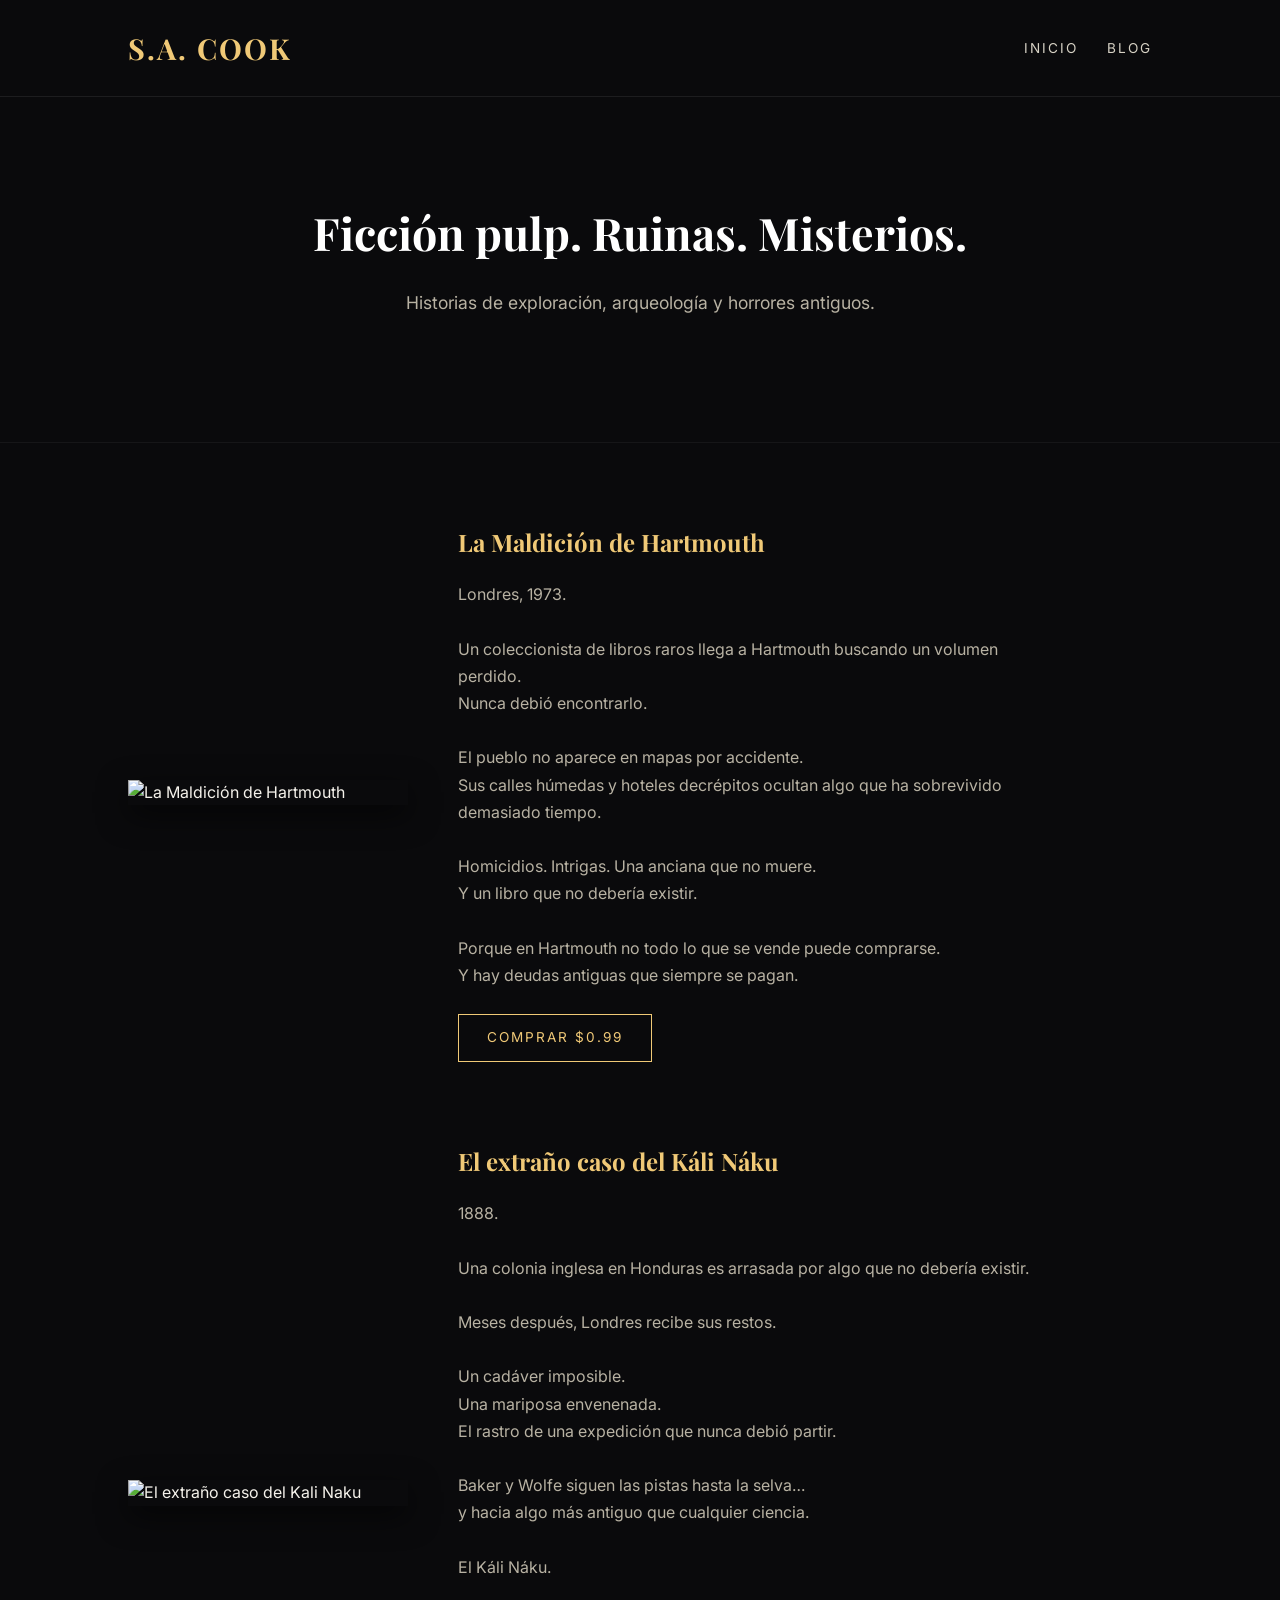
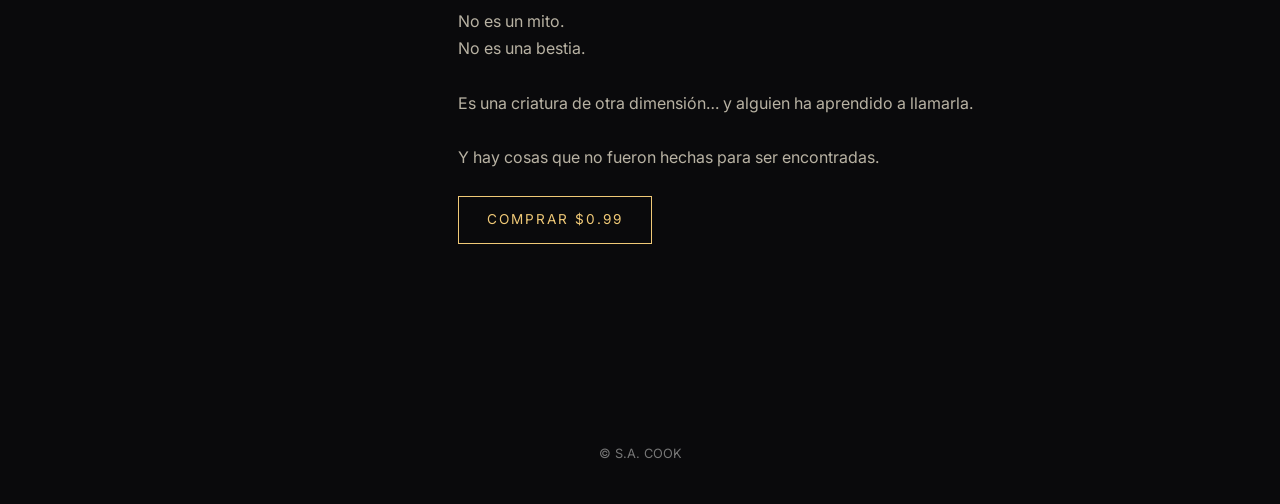
==== index.html @ a639647c "libros en portada" ====
<!DOCTYPE html>
<html lang="es">
<head>
  <meta charset="UTF-8">
  <title>S.A. COOK</title>
  <meta name="viewport" content="width=device-width, initial-scale=1.0">

  <!-- Fonts -->
  <link href="https://fonts.googleapis.com/css2?family=Playfair+Display:wght@500;700&family=Inter:wght@300;400;600&display=swap" rel="stylesheet">

  <link rel="stylesheet" href="css/styles.css">
</head>

<body>

<header>
  <h1>S.A. COOK</h1>
  <nav>
    <a href="index.html">Inicio</a>
    <a href="blog.html">Blog</a>
  </nav>
</header>

<section class="hero">
  <h2>Ficción pulp. Ruinas. Misterios.</h2>
  <p>Historias de exploración, arqueología y horrores antiguos.</p>
</section>

<!-- =========================
     LIBROS
========================= -->
<section class="books">

  <!-- HARTMOUTH -->
  <div class="book">
    <img src="assets/images/hartmouth.jpg" alt="La Maldición de Hartmouth">

    <div class="book-info">
      <h2>La Maldición de Hartmouth</h2>

      <p>
        Londres, 1973.<br><br>

        Un coleccionista de libros raros llega a Hartmouth buscando un volumen perdido.<br>
        Nunca debió encontrarlo.<br><br>

        El pueblo no aparece en mapas por accidente.<br>
        Sus calles húmedas y hoteles decrépitos ocultan algo que ha sobrevivido demasiado tiempo.<br><br>

        Homicidios. Intrigas. Una anciana que no muere.<br>
        Y un libro que no debería existir.<br><br>

        Porque en Hartmouth no todo lo que se vende puede comprarse.<br>
        Y hay deudas antiguas que siempre se pagan.
      </p>

      <a href="#" class="btn">Comprar $0.99</a>
    </div>
  </div>

  <!-- KALI NAKU -->
  <div class="book">
    <img src="assets/images/kali-naku.jpg" alt="El extraño caso del Kali Naku">

    <div class="book-info">
      <h2>El extraño caso del Káli Náku</h2>

      <p>
        1888.<br><br>

        Una colonia inglesa en Honduras es arrasada por algo que no debería existir.<br><br>

        Meses después, Londres recibe sus restos.<br><br>

        Un cadáver imposible.<br>
        Una mariposa envenenada.<br>
        El rastro de una expedición que nunca debió partir.<br><br>

        Baker y Wolfe siguen las pistas hasta la selva…<br>
        y hacia algo más antiguo que cualquier ciencia.<br><br>

        El Káli Náku.<br><br>

        No es un mito.<br>
        No es una bestia.<br><br>

        Es una criatura de otra dimensión… y alguien ha aprendido a llamarla.<br><br>

        Y hay cosas que no fueron hechas para ser encontradas.
      </p>

      <a href="#" class="btn">Comprar $0.99</a>
    </div>
  </div>

</section>

<footer>
  <p>© S.A. COOK</p>
</footer>

</body>
</html>
---- css/styles.css ----
/* =========================
   RESET
========================= */
* {
  margin: 0;
  padding: 0;
  box-sizing: border-box;
}

/* =========================
   BASE
========================= */
body {
  background-color: #0a0a0c;
  color: #f5f2eb;
  font-family: 'Inter', sans-serif;
  line-height: 1.6;
}

/* =========================
   HEADER
========================= */
header {
  display: flex;
  justify-content: space-between;
  align-items: center;
  padding: 25px 10%;
  border-bottom: 1px solid rgba(255,255,255,0.08);
}

header h1 {
  font-family: 'Playfair Display', serif;
  font-size: 1.8rem;
  letter-spacing: 2px;
  color: #f0c977;
}

/* NAV */
nav a {
  margin-left: 25px;
  text-decoration: none;
  color: #d6d1c4;
  font-size: 0.85rem;
  letter-spacing: 2px;
  text-transform: uppercase;
  transition: all 0.3s ease;
}

nav a:hover {
  color: #f0c977;
}

/* =========================
   HERO GENERAL
========================= */
.hero {
  padding: 100px 10%;
  text-align: center;
  border-bottom: 1px solid rgba(255,255,255,0.05);
}

.hero h2 {
  font-family: 'Playfair Display', serif;
  font-size: 2.8rem;
  margin-bottom: 20px;
  color: #ffffff;
}

.hero p {
  font-size: 1.1rem;
  color: #b8b2a3;
  max-width: 600px;
  margin: 0 auto 25px;
}

/* =========================
   SEGUNDO HERO (LIBRO)
========================= */
.hero:nth-of-type(2) {
  background: linear-gradient(
    to bottom,
    rgba(0,0,0,0.2),
    rgba(0,0,0,0.8)
  );
}

.hero:nth-of-type(2) h2 {
  font-size: 2.4rem;
  color: #f0c977;
}

/* =========================
   BOTÓN
========================= */
.btn {
  display: inline-block;
  padding: 12px 28px;
  border: 1px solid #f0c977;
  color: #f0c977;
  text-decoration: none;
  letter-spacing: 2px;
  font-size: 0.85rem;
  text-transform: uppercase;
  transition: all 0.3s ease;
}

.btn:hover {
  background-color: #f0c977;
  color: #0a0a0c;
}

/* =========================
   FOOTER
========================= */
footer {
  text-align: center;
  padding: 40px 0;
  font-size: 0.8rem;
  color: #777;
}

/* =========================
   RESPONSIVE
========================= */
@media (max-width: 768px) {

  header {
    flex-direction: column;
    gap: 15px;
  }

  nav a {
    margin: 0 10px;
  }

  .hero h2 {
    font-size: 2rem;
  }

}
/* =========================
   LIBROS
========================= */

.books {
  padding: 80px 10%;
}

.book {
  display: flex;
  align-items: center;
  gap: 50px;
  margin-bottom: 80px;
}

.book img {
  width: 280px;
  height: auto;
  box-shadow: 0 10px 30px rgba(0,0,0,0.6);
  transition: transform 0.3s ease;
}

.book img:hover {
  transform: scale(1.03);
}

.book-info {
  max-width: 600px;
}

.book-info h2 {
  font-family: 'Playfair Display', serif;
  color: #f0c977;
  margin-bottom: 20px;
}

.book-info p {
  color: #b8b2a3;
  margin-bottom: 25px;
  line-height: 1.7;
}

/* =========================
   BOTÓN MEJORADO
========================= */

.btn {
  display: inline-block;
  padding: 12px 28px;
  border: 1px solid #f0c977;
  color: #f0c977;
  text-decoration: none;
  letter-spacing: 2px;
  font-size: 0.85rem;
  text-transform: uppercase;
  transition: all 0.3s ease;
  position: relative;
}

/* HOVER con glow verde cósmico */
.btn:hover {
  background-color: #f0c977;
  color: #0a0a0c;
  box-shadow: 0 0 12px rgba(80, 255, 180, 0.6);
}

/* =========================
   RESPONSIVE LIBROS
========================= */

@media (max-width: 768px) {

  .book {
    flex-direction: column;
    text-align: center;
  }

  .book img {
    width: 200px;
  }

}
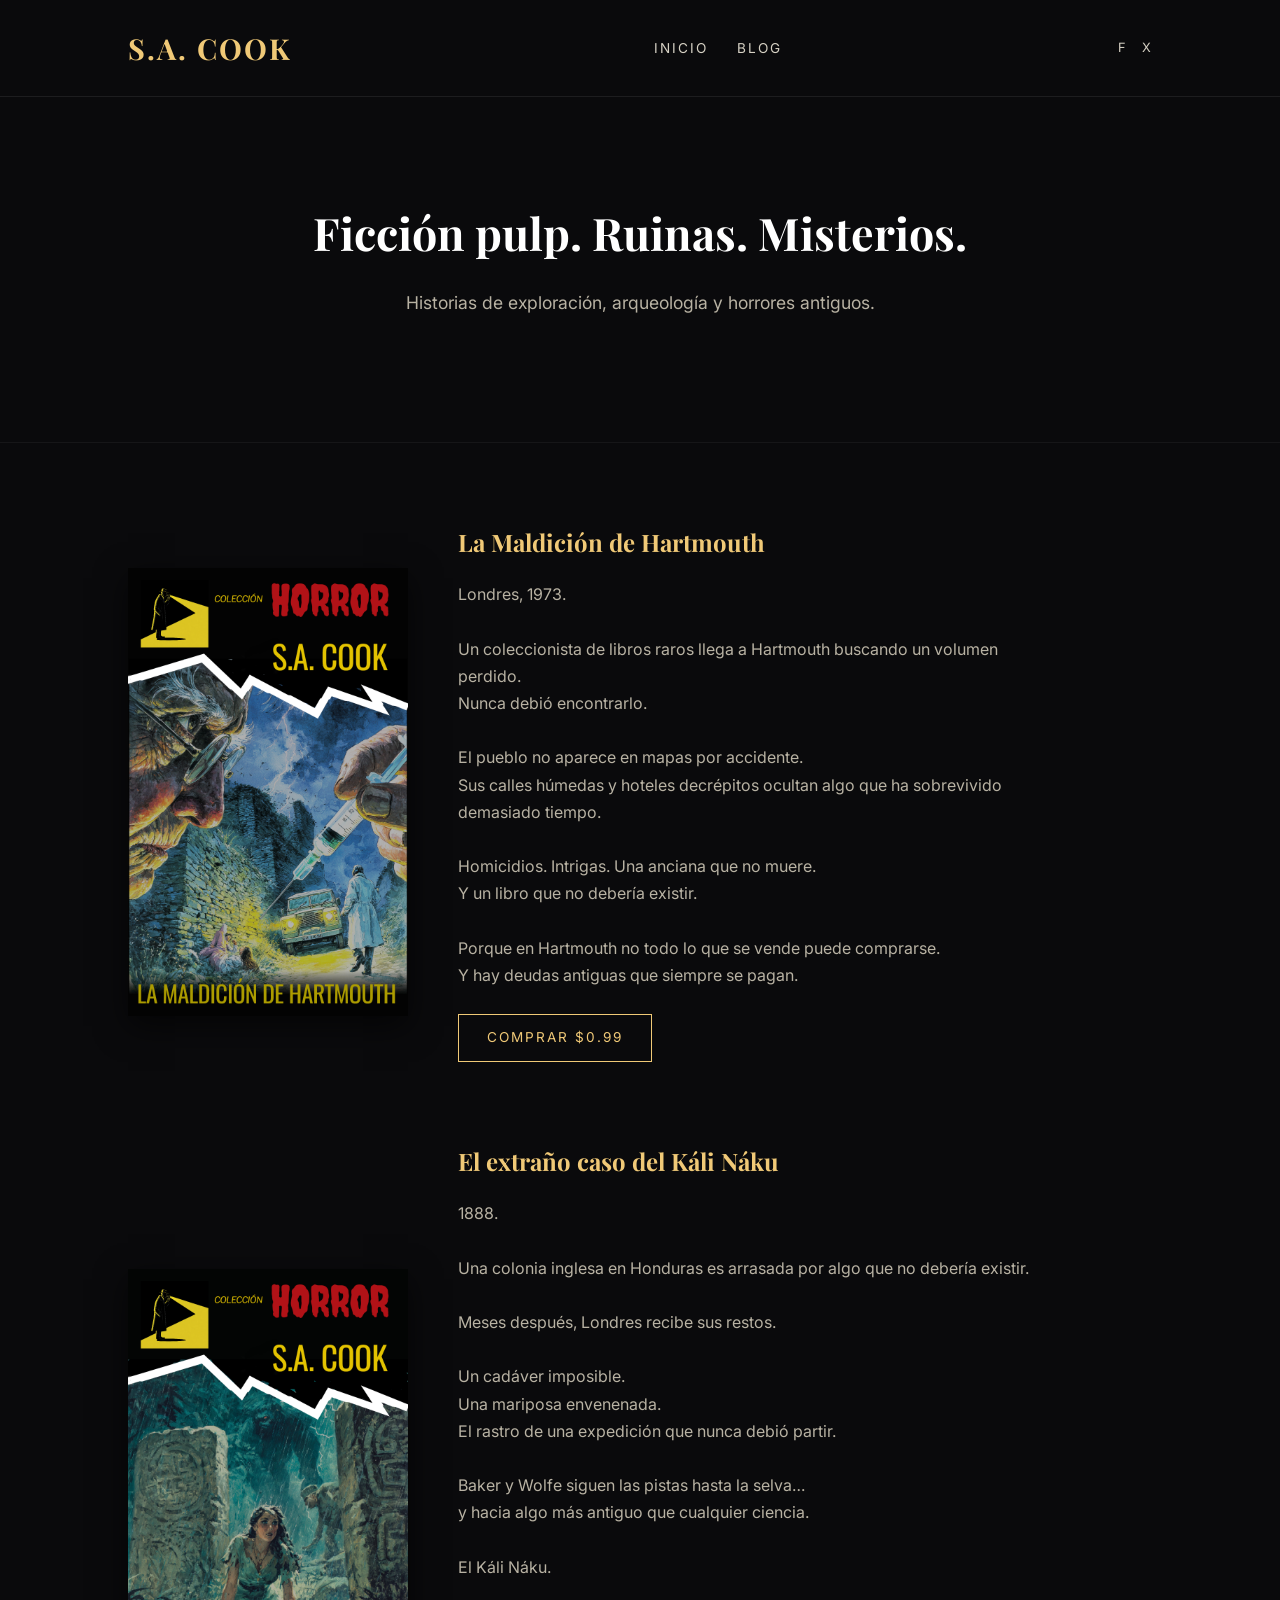
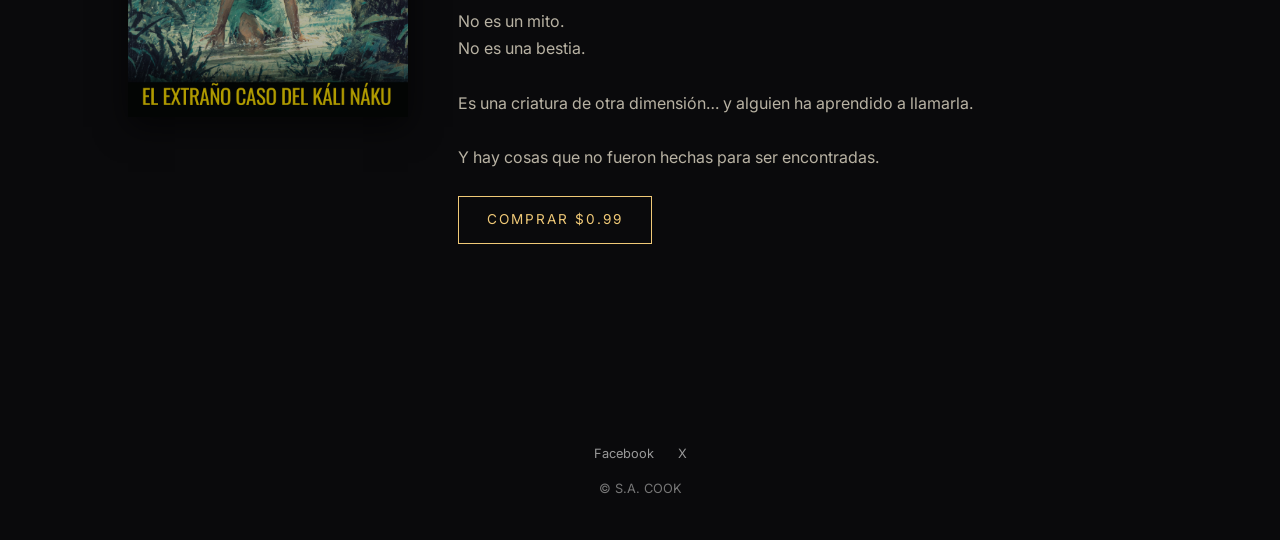
==== commit 21cf1660: "actualizacion pagina principal con redes sociales" ====
--- a/index.html
+++ b/index.html
@@ -15,10 +15,16 @@
 
 <header>
   <h1>S.A. COOK</h1>
+
   <nav>
     <a href="index.html">Inicio</a>
     <a href="blog.html">Blog</a>
   </nav>
+
+  <div class="social-top">
+    <a href="https://www.facebook.com/profile.php?id=61585381426960" target="_blank">F</a>
+    <a href="https://x.com/SACookautor" target="_blank">X</a>
+  </div>
 </header>
 
 <section class="hero">
@@ -96,7 +102,14 @@
 </section>
 
 <footer>
+
+  <div class="social-footer">
+    <a href="https://www.facebook.com/profile.php?id=61585381426960" target="_blank">Facebook</a>
+    <a href="https://x.com/SACookautor" target="_blank">X</a>
+  </div>
+
   <p>© S.A. COOK</p>
+
 </footer>
 
 </body>
--- a/css/styles.css
+++ b/css/styles.css
@@ -219,4 +219,44 @@
     width: 200px;
   }
 
+}
+/* =========================
+   SOCIAL TOP
+========================= */
+
+.social-top {
+  display: flex;
+  gap: 15px;
+}
+
+.social-top a {
+  text-decoration: none;
+  color: #d6d1c4;
+  font-size: 0.8rem;
+  letter-spacing: 1px;
+  transition: all 0.3s ease;
+}
+
+.social-top a:hover {
+  color: #f0c977;
+}
+
+/* =========================
+   SOCIAL FOOTER
+========================= */
+
+.social-footer {
+  margin-bottom: 15px;
+}
+
+.social-footer a {
+  margin: 0 10px;
+  text-decoration: none;
+  color: #999;
+  font-size: 0.8rem;
+  transition: all 0.3s ease;
+}
+
+.social-footer a:hover {
+  color: #f0c977;
 }
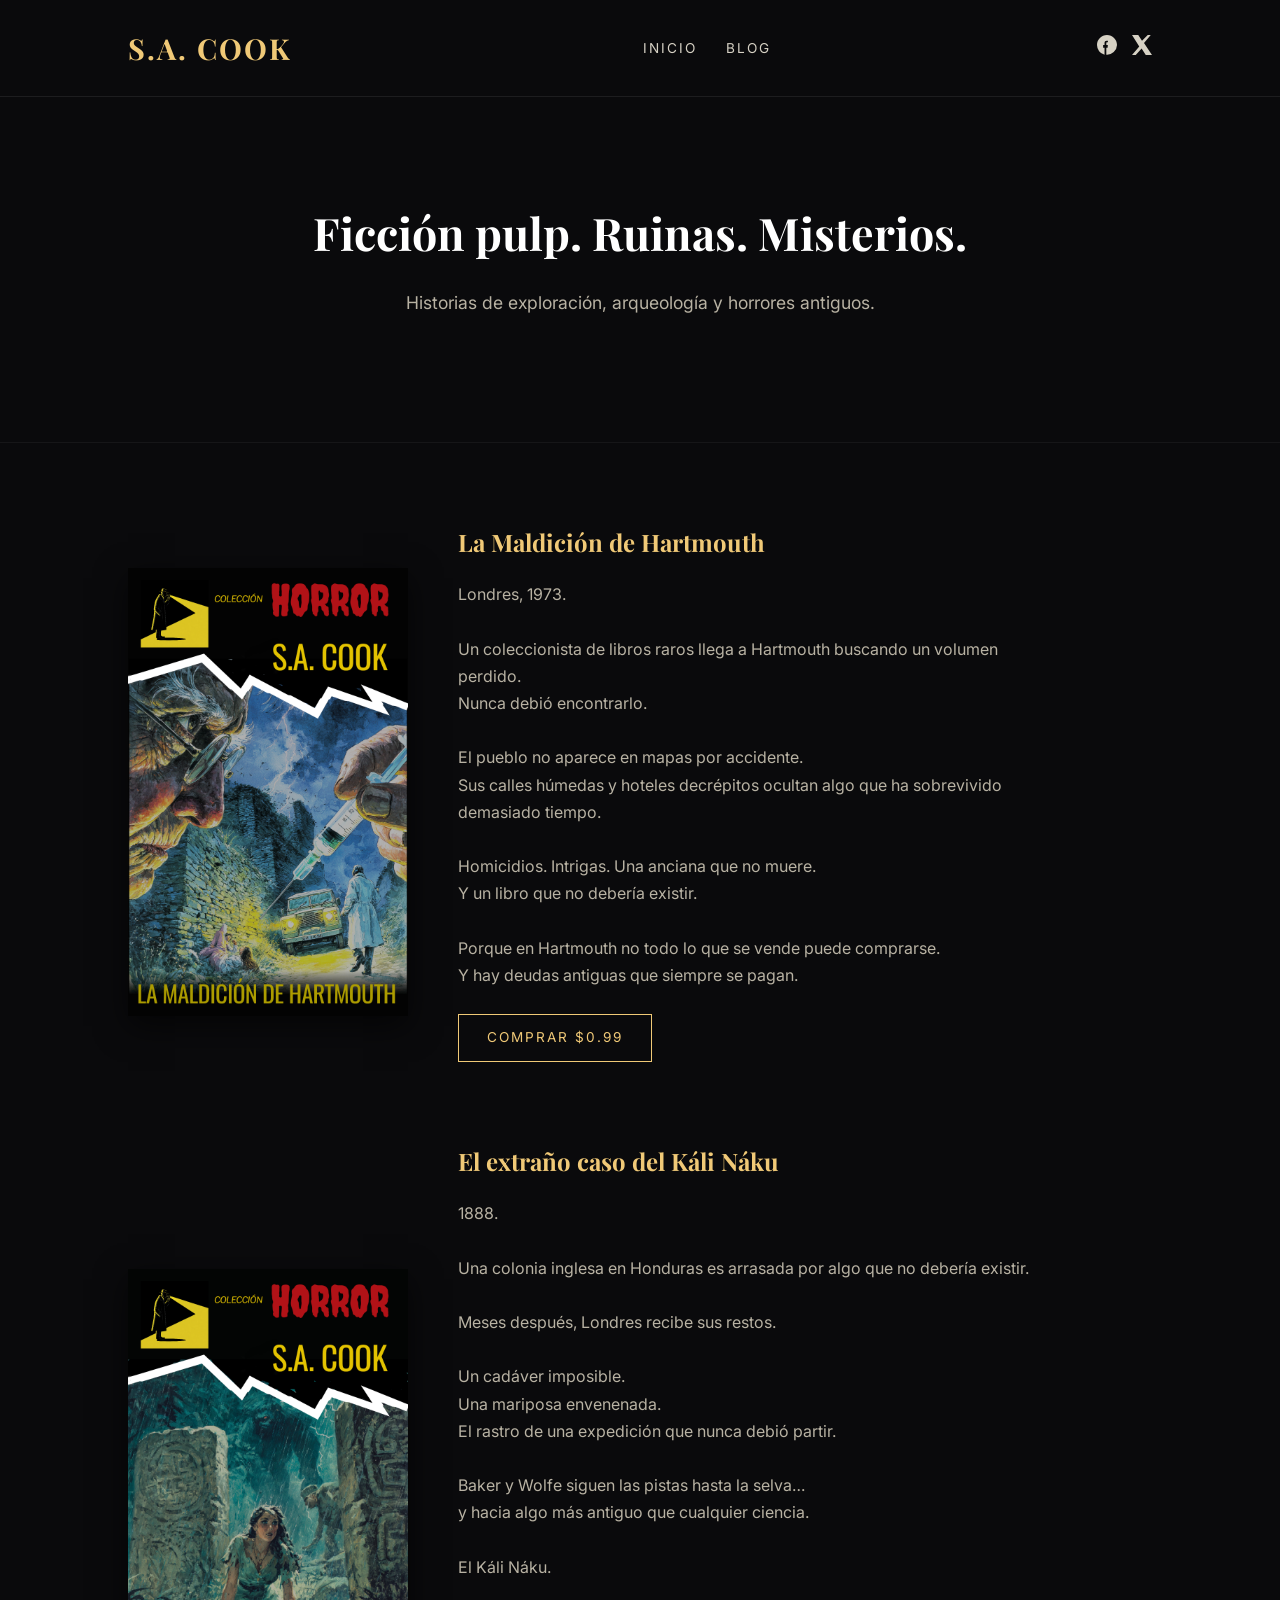
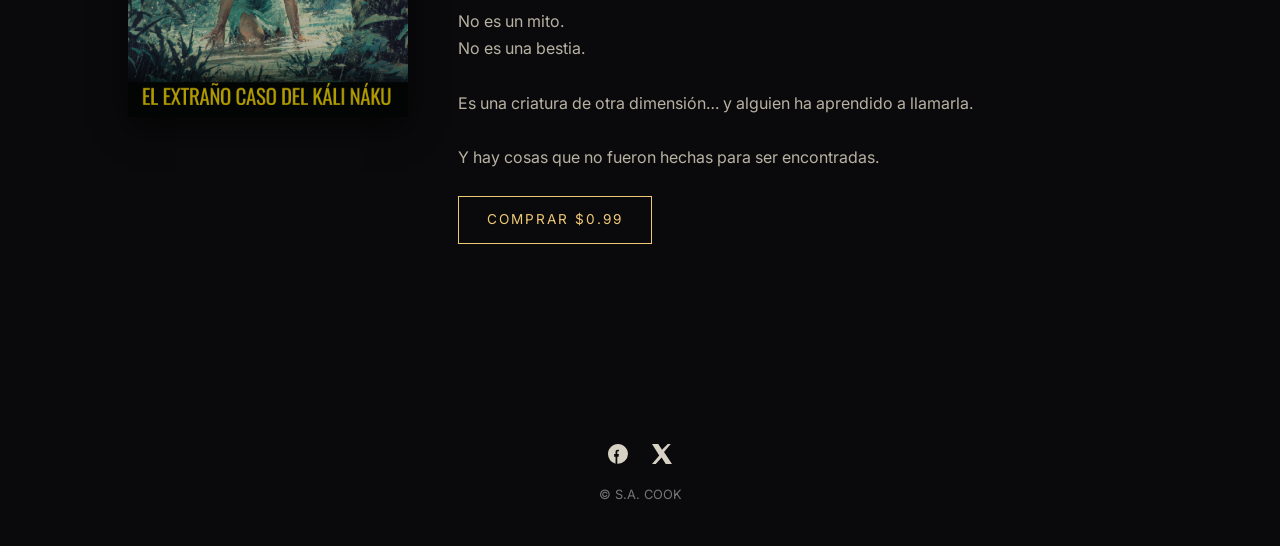
==== commit b474acf2: "actualizacion pagina principal con redes sociales 2" ====
--- a/index.html
+++ b/index.html
@@ -22,8 +22,19 @@
   </nav>
 
   <div class="social-top">
-    <a href="https://www.facebook.com/profile.php?id=61585381426960" target="_blank">F</a>
-    <a href="https://x.com/SACookautor" target="_blank">X</a>
+    <!-- Facebook -->
+    <a href="https://www.facebook.com/profile.php?id=61585381426960" target="_blank" class="social-icon">
+      <svg viewBox="0 0 16 16">
+        <path d="M8 0C3.58 0 0 3.58 0 8a8 8 0 0 0 6.03 7.75v-5.48H4.9V8h1.13V6.4c0-1.12.67-1.73 1.7-1.73.49 0 1 .09 1 .09v1.1h-.56c-.55 0-.72.34-.72.69V8h1.22l-.2 2.27H7.45v5.48A8 8 0 0 0 16 8c0-4.42-3.58-8-8-8z"/>
+      </svg>
+    </a>
+
+    <!-- X -->
+    <a href="https://x.com/SACookautor" target="_blank" class="social-icon">
+      <svg viewBox="0 0 16 16">
+        <path d="M12.6 0H15L9.6 6.3 16 16h-5L7.7 10.8 3 16H0l5.8-6.8L0 0h5l3 4.6L12.6 0z"/>
+      </svg>
+    </a>
   </div>
 </header>
 
@@ -32,14 +43,11 @@
   <p>Historias de exploración, arqueología y horrores antiguos.</p>
 </section>
 
-<!-- =========================
-     LIBROS
-========================= -->
 <section class="books">
 
   <!-- HARTMOUTH -->
   <div class="book">
-    <img src="assets/images/hartmouth.jpg" alt="La Maldición de Hartmouth">
+    <img src="assets/images/hartmouth.jpg">
 
     <div class="book-info">
       <h2>La Maldición de Hartmouth</h2>
@@ -66,7 +74,7 @@
 
   <!-- KALI NAKU -->
   <div class="book">
-    <img src="assets/images/kali-naku.jpg" alt="El extraño caso del Kali Naku">
+    <img src="assets/images/kali-naku.jpg">
 
     <div class="book-info">
       <h2>El extraño caso del Káli Náku</h2>
@@ -104,8 +112,17 @@
 <footer>
 
   <div class="social-footer">
-    <a href="https://www.facebook.com/profile.php?id=61585381426960" target="_blank">Facebook</a>
-    <a href="https://x.com/SACookautor" target="_blank">X</a>
+    <a href="https://www.facebook.com/profile.php?id=61585381426960" target="_blank" class="social-icon">
+      <svg viewBox="0 0 16 16">
+        <path d="M8 0C3.58 0 0 3.58 0 8a8 8 0 0 0 6.03 7.75v-5.48H4.9V8h1.13V6.4c0-1.12.67-1.73 1.7-1.73.49 0 1 .09 1 .09v1.1h-.56c-.55 0-.72.34-.72.69V8h1.22l-.2 2.27H7.45v5.48A8 8 0 0 0 16 8c0-4.42-3.58-8-8-8z"/>
+      </svg>
+    </a>
+
+    <a href="https://x.com/SACookautor" target="_blank" class="social-icon">
+      <svg viewBox="0 0 16 16">
+        <path d="M12.6 0H15L9.6 6.3 16 16h-5L7.7 10.8 3 16H0l5.8-6.8L0 0h5l3 4.6L12.6 0z"/>
+      </svg>
+    </a>
   </div>
 
   <p>© S.A. COOK</p>
--- a/css/styles.css
+++ b/css/styles.css
@@ -259,4 +259,20 @@
 
 .social-footer a:hover {
   color: #f0c977;
+}
+/* =========================
+   ICONOS SVG REDES
+========================= */
+
+.social-icon svg {
+  width: 20px;
+  height: 20px;
+  fill: #d6d1c4;
+  transition: all 0.3s ease;
+}
+
+.social-icon:hover svg {
+  fill: #f0c977;
+  transform: scale(1.2);
+  filter: drop-shadow(0 0 6px rgba(80,255,180,0.6));
 }
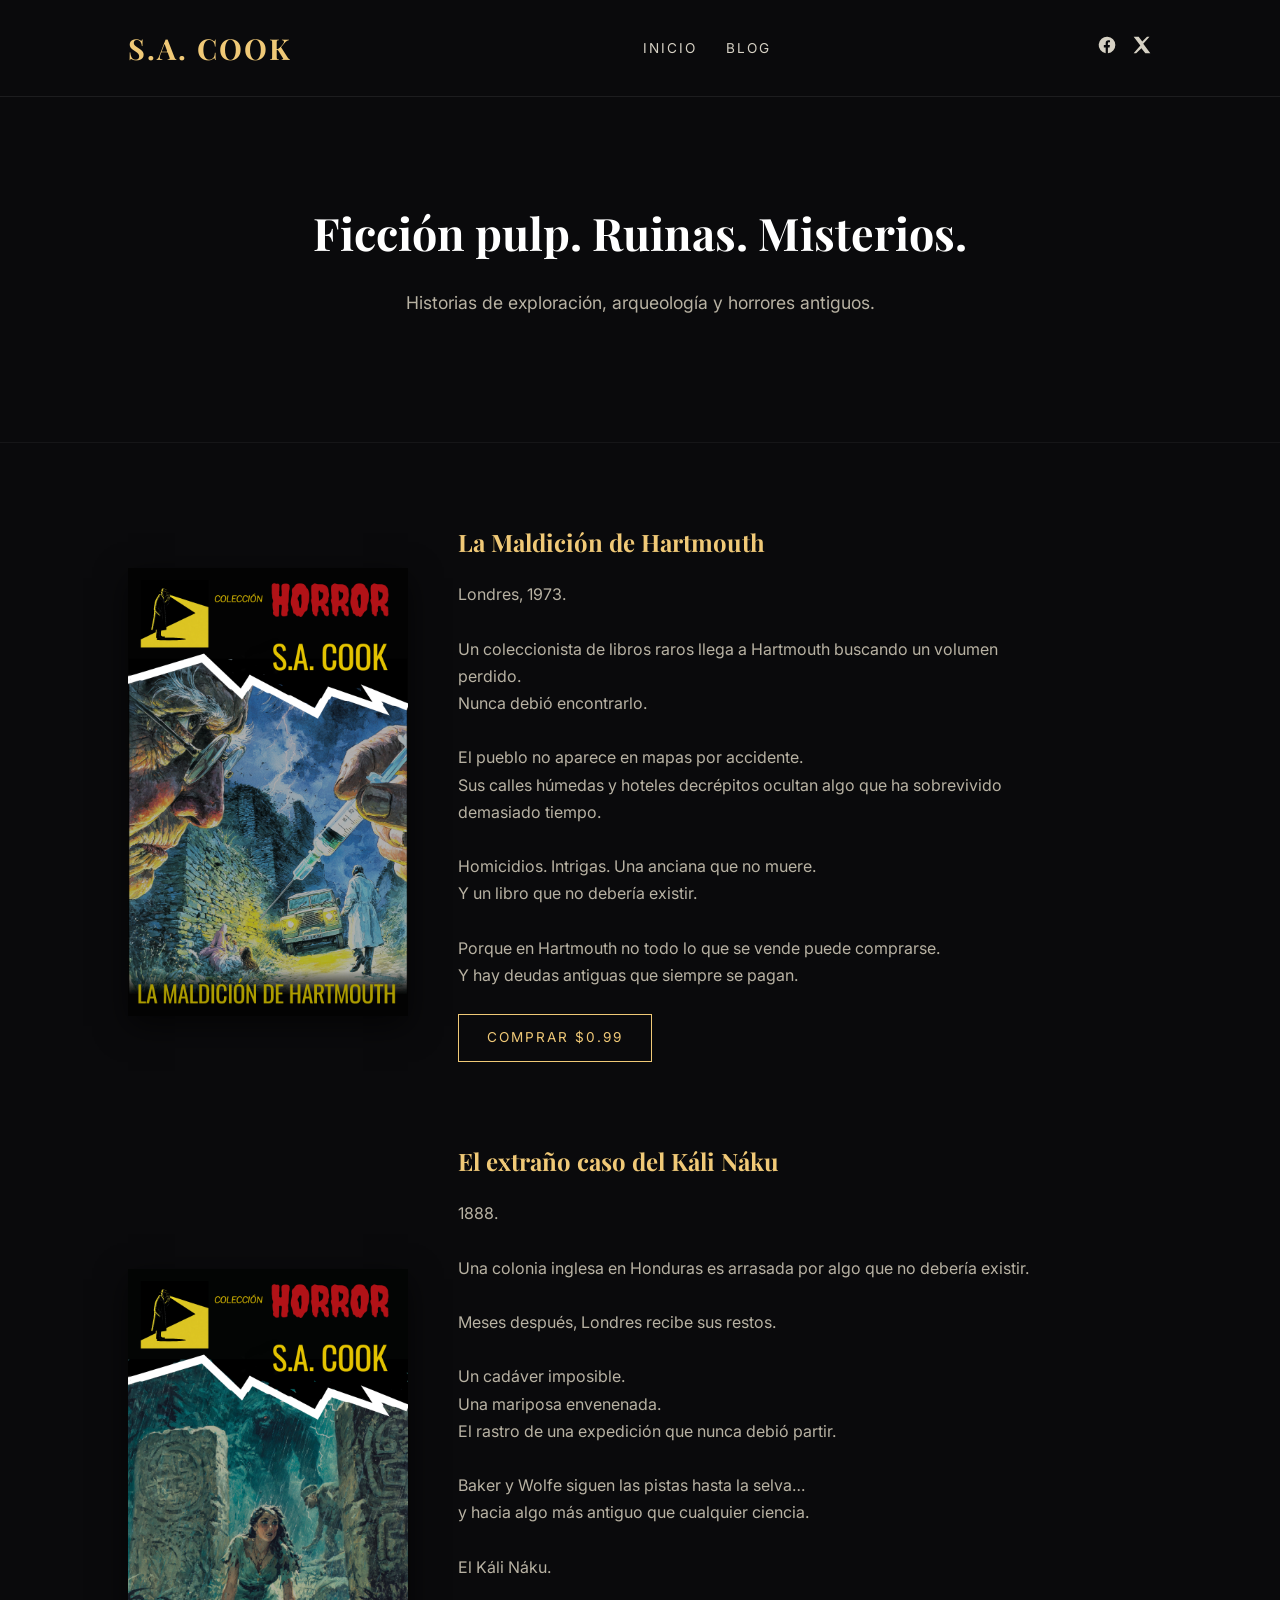
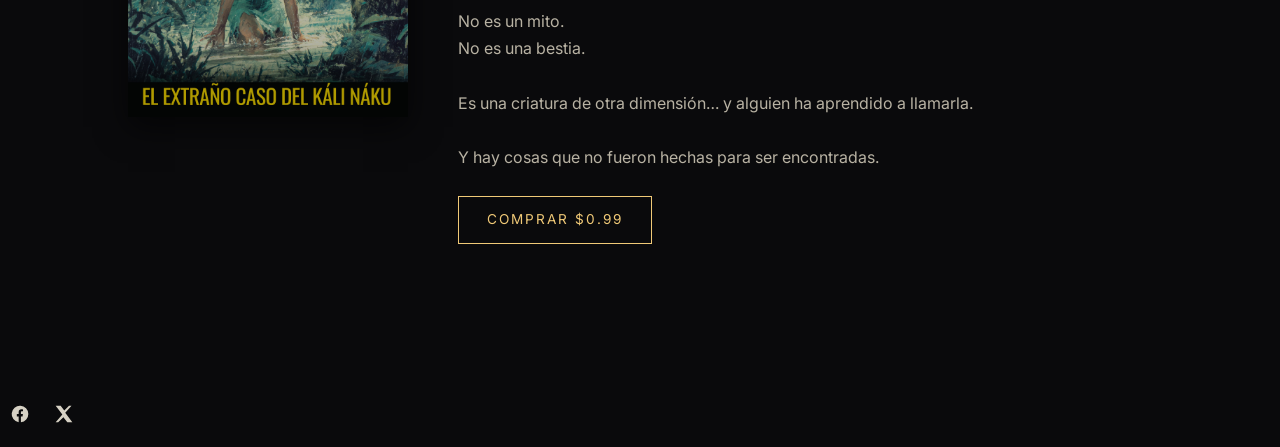
==== commit f1ceff0d: "actualizacion pagina principal con redes sociales 3" ====
--- a/index.html
+++ b/index.html
@@ -22,19 +22,21 @@
   </nav>
 
   <div class="social-top">
+
     <!-- Facebook -->
     <a href="https://www.facebook.com/profile.php?id=61585381426960" target="_blank" class="social-icon">
-      <svg viewBox="0 0 16 16">
-        <path d="M8 0C3.58 0 0 3.58 0 8a8 8 0 0 0 6.03 7.75v-5.48H4.9V8h1.13V6.4c0-1.12.67-1.73 1.7-1.73.49 0 1 .09 1 .09v1.1h-.56c-.55 0-.72.34-.72.69V8h1.22l-.2 2.27H7.45v5.48A8 8 0 0 0 16 8c0-4.42-3.58-8-8-8z"/>
+      <svg xmlns="http://www.w3.org/2000/svg" viewBox="0 0 24 24">
+        <path d="M22 12a10 10 0 1 0-11.6 9.9v-7h-2.2V12h2.2V9.8c0-2.2 1.3-3.4 3.3-3.4.9 0 1.9.2 1.9.2v2.1h-1.1c-1.1 0-1.4.7-1.4 1.4V12h2.4l-.4 2.9h-2V22A10 10 0 0 0 22 12"/>
       </svg>
     </a>
 
     <!-- X -->
     <a href="https://x.com/SACookautor" target="_blank" class="social-icon">
-      <svg viewBox="0 0 16 16">
-        <path d="M12.6 0H15L9.6 6.3 16 16h-5L7.7 10.8 3 16H0l5.8-6.8L0 0h5l3 4.6L12.6 0z"/>
+      <svg xmlns="http://www.w3.org/2000/svg" viewBox="0 0 24 24">
+        <path d="M18 2h3l-7.5 8.6L22 22h-6l-4.7-6.2L5 22H2l8-9.3L2 2h6l4.3 5.7L18 2z"/>
       </svg>
     </a>
+
   </div>
 </header>
 
@@ -109,25 +111,21 @@
 
 </section>
 
-<footer>
+  <div class="social-footer">
 
-  <div class="social-footer">
     <a href="https://www.facebook.com/profile.php?id=61585381426960" target="_blank" class="social-icon">
-      <svg viewBox="0 0 16 16">
-        <path d="M8 0C3.58 0 0 3.58 0 8a8 8 0 0 0 6.03 7.75v-5.48H4.9V8h1.13V6.4c0-1.12.67-1.73 1.7-1.73.49 0 1 .09 1 .09v1.1h-.56c-.55 0-.72.34-.72.69V8h1.22l-.2 2.27H7.45v5.48A8 8 0 0 0 16 8c0-4.42-3.58-8-8-8z"/>
+      <svg xmlns="http://www.w3.org/2000/svg" viewBox="0 0 24 24">
+        <path d="M22 12a10 10 0 1 0-11.6 9.9v-7h-2.2V12h2.2V9.8c0-2.2 1.3-3.4 3.3-3.4.9 0 1.9.2 1.9.2v2.1h-1.1c-1.1 0-1.4.7-1.4 1.4V12h2.4l-.4 2.9h-2V22A10 10 0 0 0 22 12"/>
       </svg>
     </a>
 
     <a href="https://x.com/SACookautor" target="_blank" class="social-icon">
-      <svg viewBox="0 0 16 16">
-        <path d="M12.6 0H15L9.6 6.3 16 16h-5L7.7 10.8 3 16H0l5.8-6.8L0 0h5l3 4.6L12.6 0z"/>
+      <svg xmlns="http://www.w3.org/2000/svg" viewBox="0 0 24 24">
+        <path d="M18 2h3l-7.5 8.6L22 22h-6l-4.7-6.2L5 22H2l8-9.3L2 2h6l4.3 5.7L18 2z"/>
       </svg>
     </a>
+
   </div>
-
-  <p>© S.A. COOK</p>
-
-</footer>
 
 </body>
 </html>
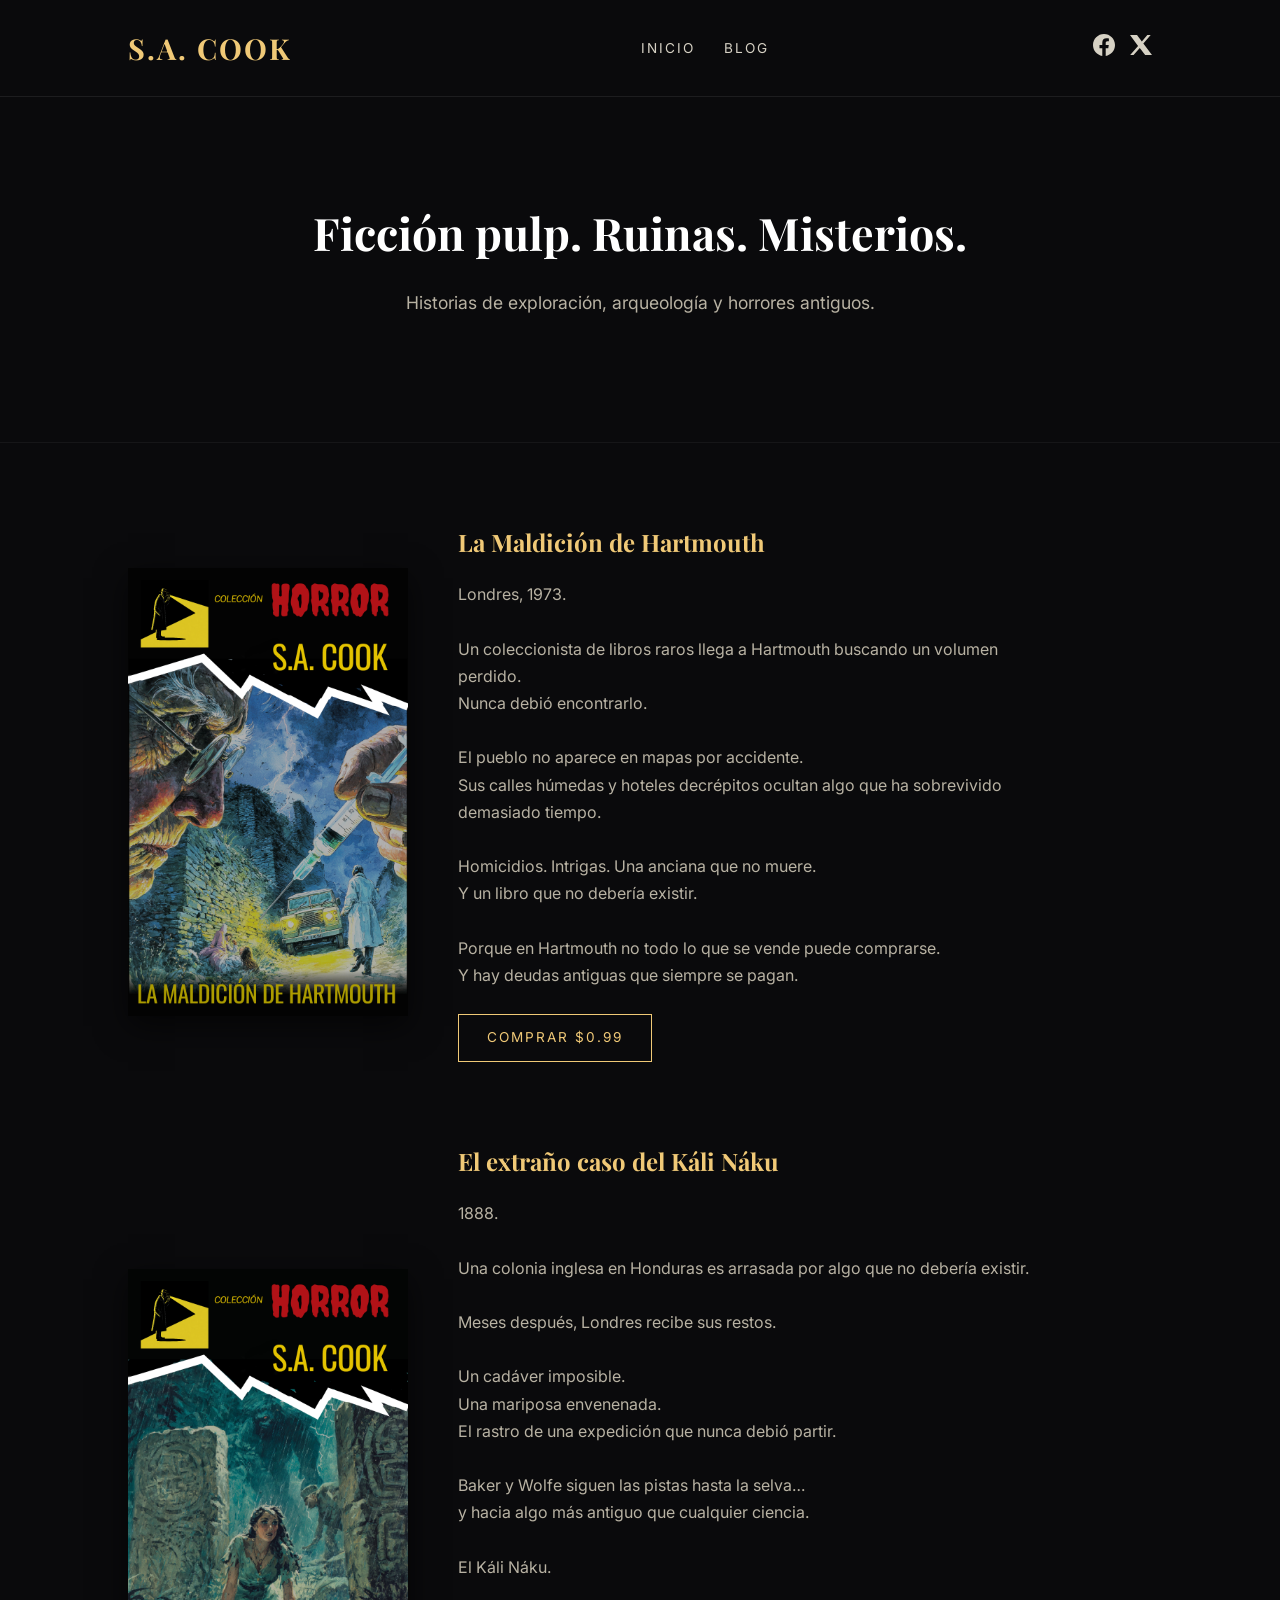
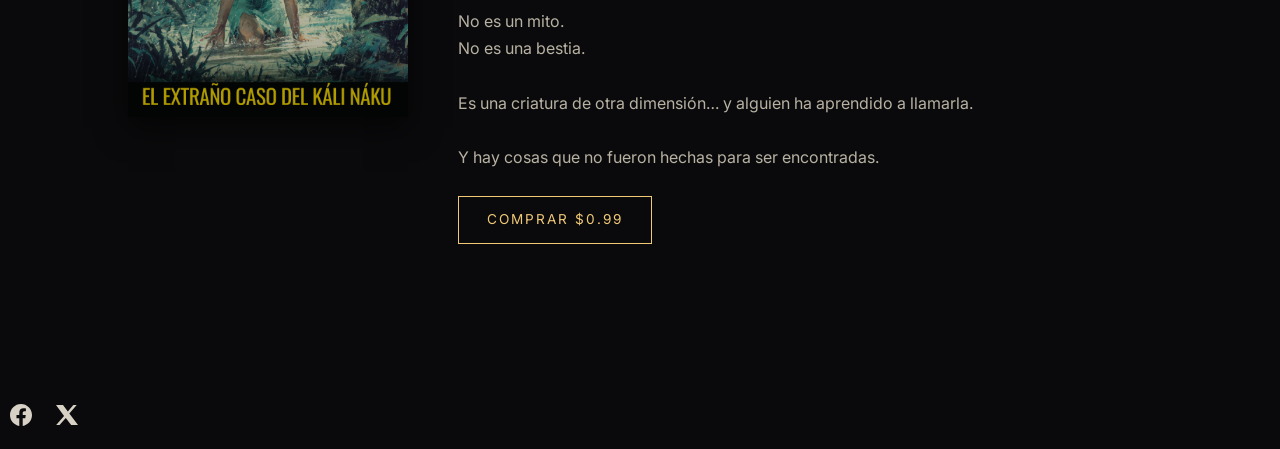
==== commit f3de1127: "actualizacion pagina principal con redes sociales 4" ====
--- a/index.html
+++ b/index.html
@@ -24,16 +24,16 @@
   <div class="social-top">
 
     <!-- Facebook -->
-    <a href="https://www.facebook.com/profile.php?id=61585381426960" target="_blank" class="social-icon">
+    <a href="https://www.facebook.com/profile.php?id=61585381426960" target="_blank" class="social-icon" aria-label="Facebook">
       <svg xmlns="http://www.w3.org/2000/svg" viewBox="0 0 24 24">
-        <path d="M22 12a10 10 0 1 0-11.6 9.9v-7h-2.2V12h2.2V9.8c0-2.2 1.3-3.4 3.3-3.4.9 0 1.9.2 1.9.2v2.1h-1.1c-1.1 0-1.4.7-1.4 1.4V12h2.4l-.4 2.9h-2V22A10 10 0 0 0 22 12"/>
+        <path d="M24 12.073c0-6.627-5.373-12-12-12s-12 5.373-12 12c0 5.99 4.388 10.954 10.125 11.854v-8.385H7.078v-3.47h3.047V9.43c0-3.007 1.792-4.669 4.533-4.669 1.312 0 2.686.235 2.686.235v2.953H15.83c-1.491 0-1.956.925-1.956 1.874v2.25h3.328l-.532 3.47h-2.796v8.385C19.612 23.027 24 18.062 24 12.073z"/>
       </svg>
     </a>
 
     <!-- X -->
-    <a href="https://x.com/SACookautor" target="_blank" class="social-icon">
+    <a href="https://x.com/SACookautor" target="_blank" class="social-icon" aria-label="X">
       <svg xmlns="http://www.w3.org/2000/svg" viewBox="0 0 24 24">
-        <path d="M18 2h3l-7.5 8.6L22 22h-6l-4.7-6.2L5 22H2l8-9.3L2 2h6l4.3 5.7L18 2z"/>
+        <path d="M18.901 1.153h3.68l-8.04 9.19L24 22.846h-7.476l-5.847-7.657L3.87 22.846H.184l8.6-9.83L0 1.153h7.65l5.27 6.97 5.98-6.97z"/>
       </svg>
     </a>
 
@@ -113,15 +113,17 @@
 
   <div class="social-footer">
 
-    <a href="https://www.facebook.com/profile.php?id=61585381426960" target="_blank" class="social-icon">
+    <!-- Facebook -->
+    <a href="https://www.facebook.com/profile.php?id=61585381426960" target="_blank" class="social-icon" aria-label="Facebook">
       <svg xmlns="http://www.w3.org/2000/svg" viewBox="0 0 24 24">
-        <path d="M22 12a10 10 0 1 0-11.6 9.9v-7h-2.2V12h2.2V9.8c0-2.2 1.3-3.4 3.3-3.4.9 0 1.9.2 1.9.2v2.1h-1.1c-1.1 0-1.4.7-1.4 1.4V12h2.4l-.4 2.9h-2V22A10 10 0 0 0 22 12"/>
+        <path d="M24 12.073c0-6.627-5.373-12-12-12s-12 5.373-12 12c0 5.99 4.388 10.954 10.125 11.854v-8.385H7.078v-3.47h3.047V9.43c0-3.007 1.792-4.669 4.533-4.669 1.312 0 2.686.235 2.686.235v2.953H15.83c-1.491 0-1.956.925-1.956 1.874v2.25h3.328l-.532 3.47h-2.796v8.385C19.612 23.027 24 18.062 24 12.073z"/>
       </svg>
     </a>
 
-    <a href="https://x.com/SACookautor" target="_blank" class="social-icon">
+    <!-- X -->
+    <a href="https://x.com/SACookautor" target="_blank" class="social-icon" aria-label="X">
       <svg xmlns="http://www.w3.org/2000/svg" viewBox="0 0 24 24">
-        <path d="M18 2h3l-7.5 8.6L22 22h-6l-4.7-6.2L5 22H2l8-9.3L2 2h6l4.3 5.7L18 2z"/>
+        <path d="M18.901 1.153h3.68l-8.04 9.19L24 22.846h-7.476l-5.847-7.657L3.87 22.846H.184l8.6-9.83L0 1.153h7.65l5.27 6.97 5.98-6.97z"/>
       </svg>
     </a>
 
--- a/css/styles.css
+++ b/css/styles.css
@@ -265,14 +265,14 @@
 ========================= */
 
 .social-icon svg {
-  width: 20px;
-  height: 20px;
+  width: 22px;
+  height: 22px;
   fill: #d6d1c4;
   transition: all 0.3s ease;
 }
 
 .social-icon:hover svg {
   fill: #f0c977;
-  transform: scale(1.2);
-  filter: drop-shadow(0 0 6px rgba(80,255,180,0.6));
+  transform: scale(1.15);
+  filter: drop-shadow(0 0 8px rgba(80,255,180,0.7));
 }
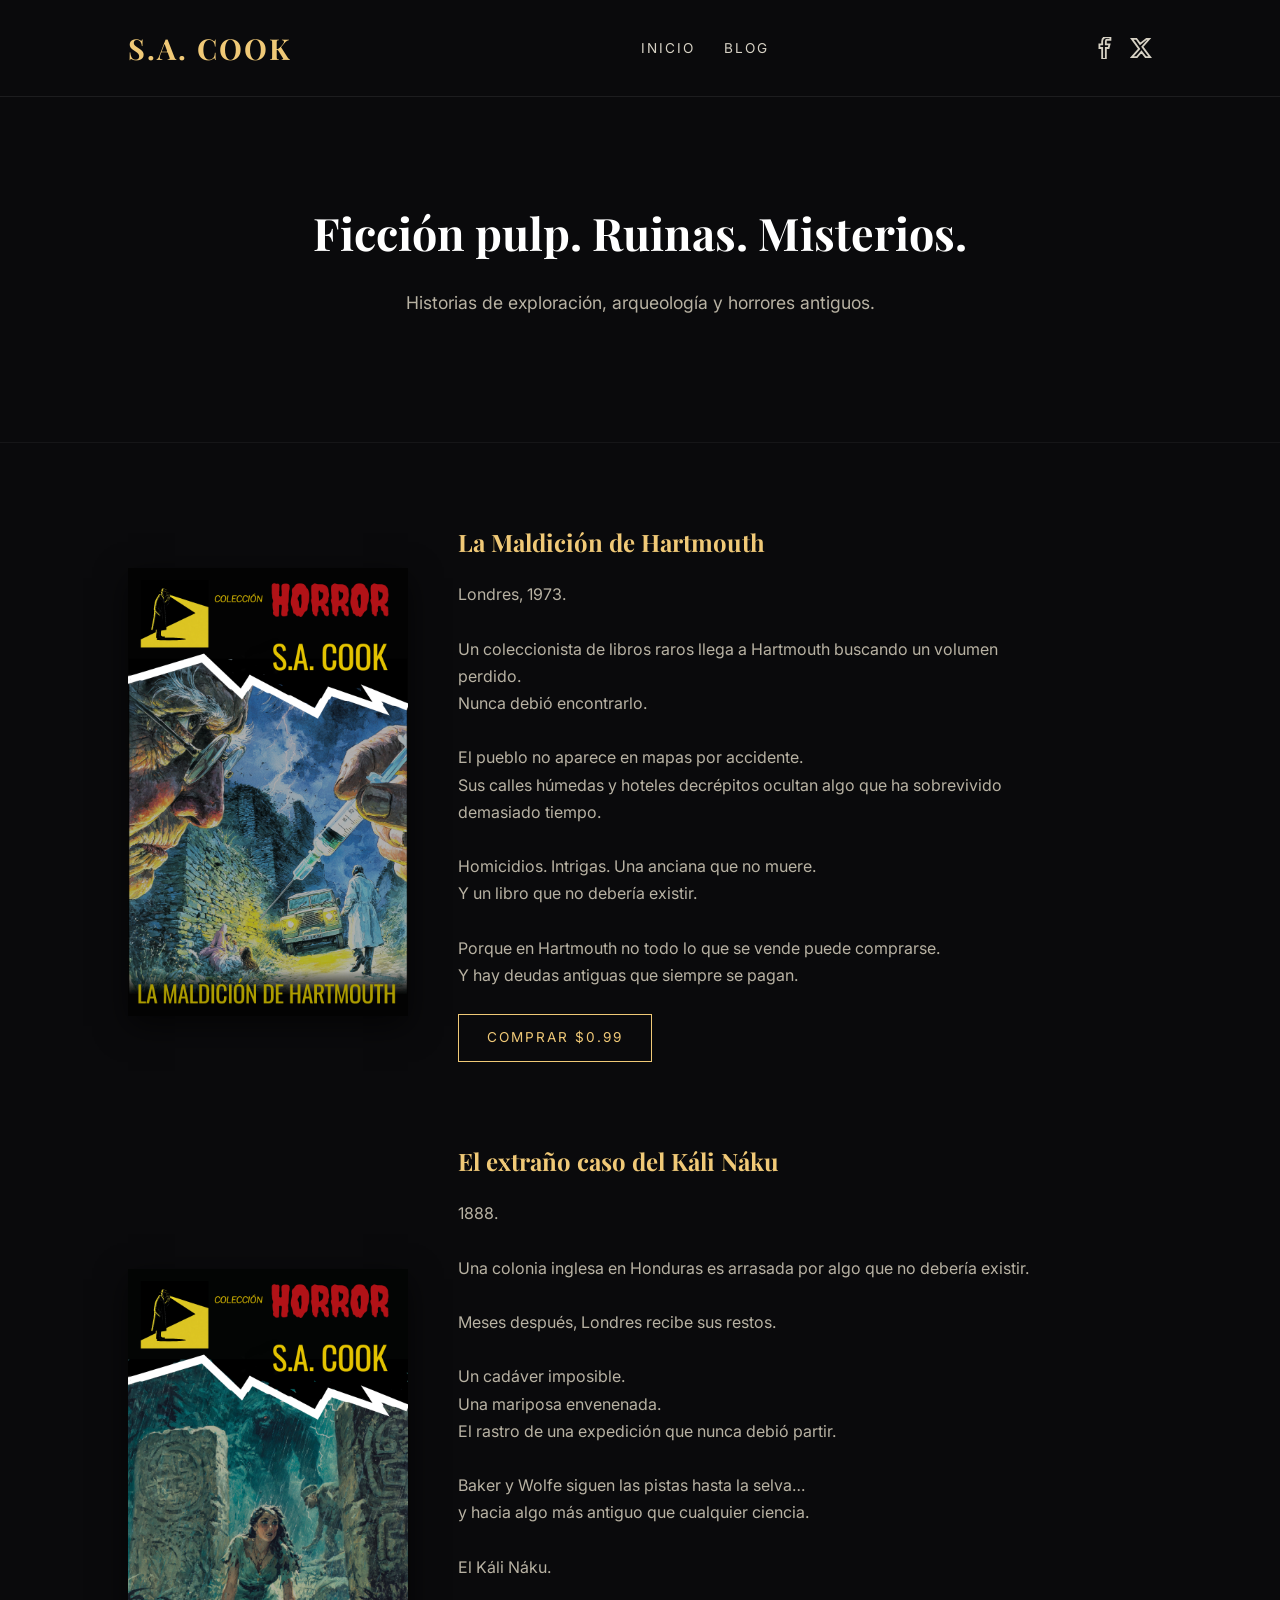
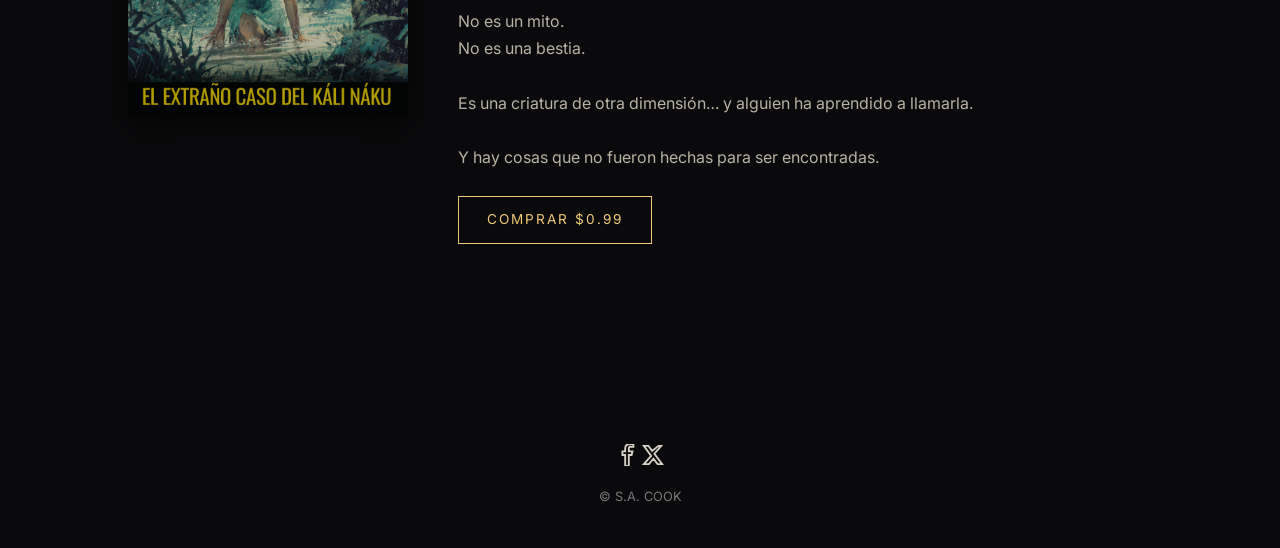
==== commit 98fcbb37: "actualizacion pagina principal con redes sociales 6" ====
--- a/index.html
+++ b/index.html
@@ -23,17 +23,15 @@
 
   <div class="social-top">
 
-    <!-- Facebook -->
-    <a href="https://www.facebook.com/profile.php?id=61585381426960" target="_blank" class="social-icon" aria-label="Facebook">
-      <svg xmlns="http://www.w3.org/2000/svg" viewBox="0 0 24 24">
-        <path d="M24 12.073c0-6.627-5.373-12-12-12s-12 5.373-12 12c0 5.99 4.388 10.954 10.125 11.854v-8.385H7.078v-3.47h3.047V9.43c0-3.007 1.792-4.669 4.533-4.669 1.312 0 2.686.235 2.686.235v2.953H15.83c-1.491 0-1.956.925-1.956 1.874v2.25h3.328l-.532 3.47h-2.796v8.385C19.612 23.027 24 18.062 24 12.073z"/>
+    <a href="https://www.facebook.com/profile.php?id=61585381426960" target="_blank" class="social-icon">
+      <svg viewBox="0 0 24 24">
+        <path d="M15 3h4V0h-4c-3.3 0-5 2-5 5v3H7v4h3v12h4V12h3l1-4h-4V5c0-1 .3-2 1-2z"/>
       </svg>
     </a>
 
-    <!-- X -->
-    <a href="https://x.com/SACookautor" target="_blank" class="social-icon" aria-label="X">
-      <svg xmlns="http://www.w3.org/2000/svg" viewBox="0 0 24 24">
-        <path d="M18.901 1.153h3.68l-8.04 9.19L24 22.846h-7.476l-5.847-7.657L3.87 22.846H.184l8.6-9.83L0 1.153h7.65l5.27 6.97 5.98-6.97z"/>
+    <a href="https://x.com/SACookautor" target="_blank" class="social-icon">
+      <svg viewBox="0 0 24 24">
+        <path d="M18 2h3l-7.5 8.6L22 22h-5l-4.5-6-5 6H2l8-9L2 2h5l4 5.5L18 2z"/>
       </svg>
     </a>
 
@@ -47,7 +45,6 @@
 
 <section class="books">
 
-  <!-- HARTMOUTH -->
   <div class="book">
     <img src="assets/images/hartmouth.jpg">
 
@@ -74,7 +71,6 @@
     </div>
   </div>
 
-  <!-- KALI NAKU -->
   <div class="book">
     <img src="assets/images/kali-naku.jpg">
 
@@ -111,23 +107,27 @@
 
 </section>
 
+<footer>
+
   <div class="social-footer">
 
-    <!-- Facebook -->
-    <a href="https://www.facebook.com/profile.php?id=61585381426960" target="_blank" class="social-icon" aria-label="Facebook">
-      <svg xmlns="http://www.w3.org/2000/svg" viewBox="0 0 24 24">
-        <path d="M24 12.073c0-6.627-5.373-12-12-12s-12 5.373-12 12c0 5.99 4.388 10.954 10.125 11.854v-8.385H7.078v-3.47h3.047V9.43c0-3.007 1.792-4.669 4.533-4.669 1.312 0 2.686.235 2.686.235v2.953H15.83c-1.491 0-1.956.925-1.956 1.874v2.25h3.328l-.532 3.47h-2.796v8.385C19.612 23.027 24 18.062 24 12.073z"/>
+    <a href="https://www.facebook.com/profile.php?id=61585381426960" target="_blank" class="social-icon">
+      <svg viewBox="0 0 24 24">
+        <path d="M15 3h4V0h-4c-3.3 0-5 2-5 5v3H7v4h3v12h4V12h3l1-4h-4V5c0-1 .3-2 1-2z"/>
       </svg>
     </a>
 
-    <!-- X -->
-    <a href="https://x.com/SACookautor" target="_blank" class="social-icon" aria-label="X">
-      <svg xmlns="http://www.w3.org/2000/svg" viewBox="0 0 24 24">
-        <path d="M18.901 1.153h3.68l-8.04 9.19L24 22.846h-7.476l-5.847-7.657L3.87 22.846H.184l8.6-9.83L0 1.153h7.65l5.27 6.97 5.98-6.97z"/>
+    <a href="https://x.com/SACookautor" target="_blank" class="social-icon">
+      <svg viewBox="0 0 24 24">
+        <path d="M18 2h3l-7.5 8.6L22 22h-5l-4.5-6-5 6H2l8-9L2 2h5l4 5.5L18 2z"/>
       </svg>
     </a>
 
   </div>
 
+  <p>© S.A. COOK</p>
+
+</footer>
+
 </body>
 </html>
--- a/css/styles.css
+++ b/css/styles.css
@@ -74,22 +74,6 @@
 }
 
 /* =========================
-   SEGUNDO HERO (LIBRO)
-========================= */
-.hero:nth-of-type(2) {
-  background: linear-gradient(
-    to bottom,
-    rgba(0,0,0,0.2),
-    rgba(0,0,0,0.8)
-  );
-}
-
-.hero:nth-of-type(2) h2 {
-  font-size: 2.4rem;
-  color: #f0c977;
-}
-
-/* =========================
    BOTÓN
 ========================= */
 .btn {
@@ -107,37 +91,9 @@
 .btn:hover {
   background-color: #f0c977;
   color: #0a0a0c;
+  box-shadow: 0 0 12px rgba(80, 255, 180, 0.6);
 }
 
-/* =========================
-   FOOTER
-========================= */
-footer {
-  text-align: center;
-  padding: 40px 0;
-  font-size: 0.8rem;
-  color: #777;
-}
-
-/* =========================
-   RESPONSIVE
-========================= */
-@media (max-width: 768px) {
-
-  header {
-    flex-direction: column;
-    gap: 15px;
-  }
-
-  nav a {
-    margin: 0 10px;
-  }
-
-  .hero h2 {
-    font-size: 2rem;
-  }
-
-}
 /* =========================
    LIBROS
 ========================= */
@@ -157,11 +113,6 @@
   width: 280px;
   height: auto;
   box-shadow: 0 10px 30px rgba(0,0,0,0.6);
-  transition: transform 0.3s ease;
-}
-
-.book img:hover {
-  transform: scale(1.03);
 }
 
 .book-info {
@@ -181,47 +132,7 @@
 }
 
 /* =========================
-   BOTÓN MEJORADO
-========================= */
-
-.btn {
-  display: inline-block;
-  padding: 12px 28px;
-  border: 1px solid #f0c977;
-  color: #f0c977;
-  text-decoration: none;
-  letter-spacing: 2px;
-  font-size: 0.85rem;
-  text-transform: uppercase;
-  transition: all 0.3s ease;
-  position: relative;
-}
-
-/* HOVER con glow verde cósmico */
-.btn:hover {
-  background-color: #f0c977;
-  color: #0a0a0c;
-  box-shadow: 0 0 12px rgba(80, 255, 180, 0.6);
-}
-
-/* =========================
-   RESPONSIVE LIBROS
-========================= */
-
-@media (max-width: 768px) {
-
-  .book {
-    flex-direction: column;
-    text-align: center;
-  }
-
-  .book img {
-    width: 200px;
-  }
-
-}
-/* =========================
-   SOCIAL TOP
+   ICONOS (FIX REAL)
 ========================= */
 
 .social-top {
@@ -229,50 +140,35 @@
   gap: 15px;
 }
 
-.social-top a {
-  text-decoration: none;
-  color: #d6d1c4;
-  font-size: 0.8rem;
-  letter-spacing: 1px;
-  transition: all 0.3s ease;
-}
-
-.social-top a:hover {
-  color: #f0c977;
-}
-
-/* =========================
-   SOCIAL FOOTER
-========================= */
-
 .social-footer {
   margin-bottom: 15px;
 }
 
-.social-footer a {
-  margin: 0 10px;
-  text-decoration: none;
-  color: #999;
-  font-size: 0.8rem;
-  transition: all 0.3s ease;
+.social-icon {
+  display: inline-flex;
 }
-
-.social-footer a:hover {
-  color: #f0c977;
-}
-/* =========================
-   ICONOS SVG REDES
-========================= */
 
 .social-icon svg {
   width: 22px;
   height: 22px;
-  fill: #d6d1c4;
+  stroke: #d6d1c4;
+  fill: none;
+  stroke-width: 2;
   transition: all 0.3s ease;
 }
 
 .social-icon:hover svg {
-  fill: #f0c977;
+  stroke: #f0c977;
   transform: scale(1.15);
   filter: drop-shadow(0 0 8px rgba(80,255,180,0.7));
+}
+
+/* =========================
+   FOOTER
+========================= */
+footer {
+  text-align: center;
+  padding: 40px 0;
+  font-size: 0.8rem;
+  color: #777;
 }
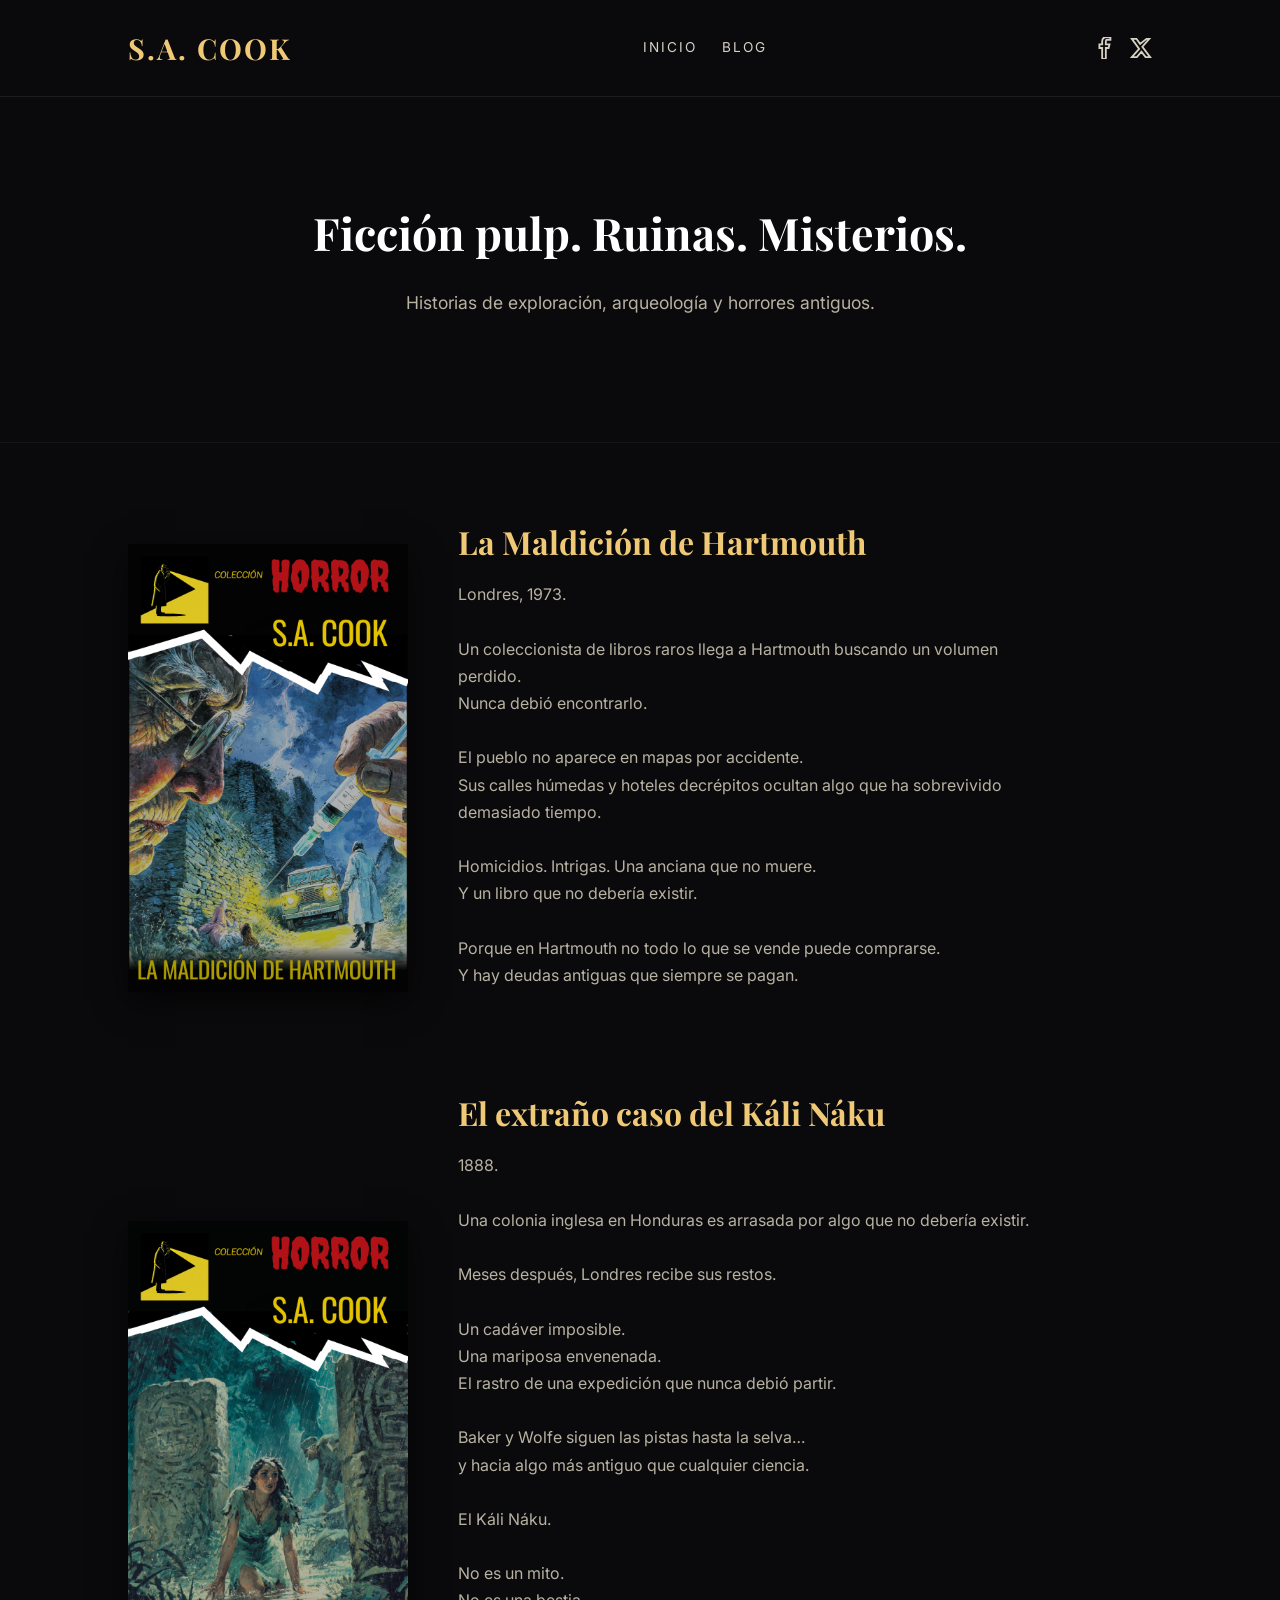
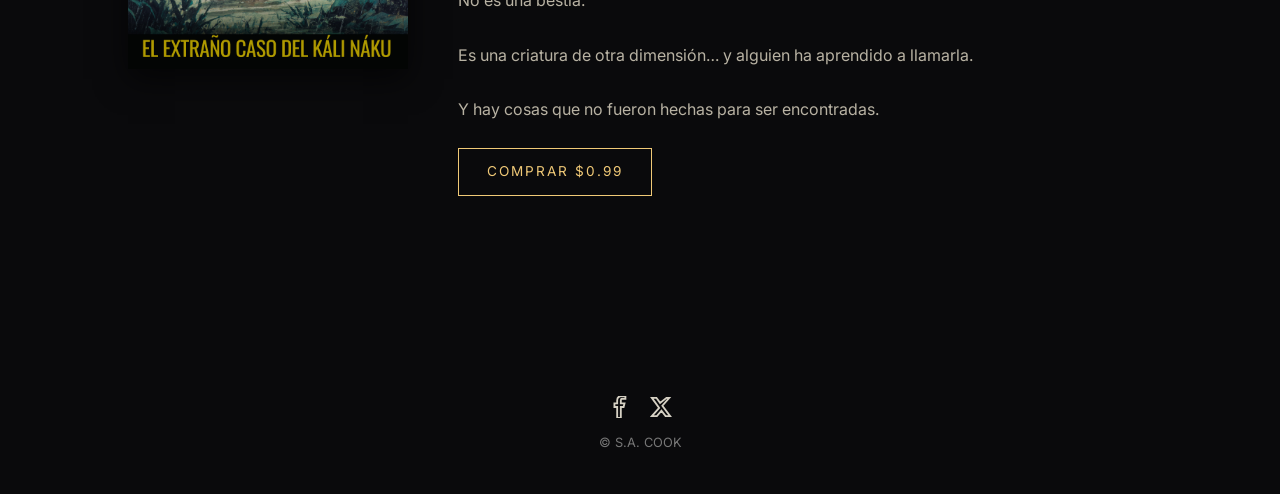
==== commit a3fe85e4: "Actualizacion de botones Paypal" ====
--- a/index.html
+++ b/index.html
@@ -1,5 +1,6 @@
 <!DOCTYPE html>
 <html lang="es">
+<script src="https://www.paypal.com/sdk/js?client-id=BAAOdLtDwh9AM7_5yIQuII7P6RVPGeUloXnXGbkznDcj6frPLge4u6zUvKfAN84hY_aZTYlhcTUFWeb48g&components=hosted-buttons&disable-funding=venmo&currency=USD"></script>  
 <head>
   <meta charset="UTF-8">
   <title>S.A. COOK</title>
@@ -45,31 +46,38 @@
 
 <section class="books">
 
-  <div class="book">
-    <img src="assets/images/hartmouth.jpg">
+<div class="book">
+  <img src="assets/images/hartmouth.jpg">
 
-    <div class="book-info">
-      <h2>La Maldición de Hartmouth</h2>
+  <div class="book-info">
+    <h2>La Maldición de Hartmouth</h2>
 
-      <p>
-        Londres, 1973.<br><br>
+    <p>
+      Londres, 1973.<br><br>
 
-        Un coleccionista de libros raros llega a Hartmouth buscando un volumen perdido.<br>
-        Nunca debió encontrarlo.<br><br>
+      Un coleccionista de libros raros llega a Hartmouth buscando un volumen perdido.<br>
+      Nunca debió encontrarlo.<br><br>
 
-        El pueblo no aparece en mapas por accidente.<br>
-        Sus calles húmedas y hoteles decrépitos ocultan algo que ha sobrevivido demasiado tiempo.<br><br>
+      El pueblo no aparece en mapas por accidente.<br>
+      Sus calles húmedas y hoteles decrépitos ocultan algo que ha sobrevivido demasiado tiempo.<br><br>
 
-        Homicidios. Intrigas. Una anciana que no muere.<br>
-        Y un libro que no debería existir.<br><br>
+      Homicidios. Intrigas. Una anciana que no muere.<br>
+      Y un libro que no debería existir.<br><br>
 
-        Porque en Hartmouth no todo lo que se vende puede comprarse.<br>
-        Y hay deudas antiguas que siempre se pagan.
-      </p>
+      Porque en Hartmouth no todo lo que se vende puede comprarse.<br>
+      Y hay deudas antiguas que siempre se pagan.
+    </p>
 
-      <a href="#" class="btn">Comprar $0.99</a>
-    </div>
+    <!-- BOTÓN PAYPAL -->
+    <div id="paypal-container-96ADF727QPKEU"></div>
+    <script>
+      paypal.HostedButtons({
+        hostedButtonId: "96ADF727QPKEU"
+      }).render("#paypal-container-96ADF727QPKEU");
+    </script>
+
   </div>
+</div>
 
   <div class="book">
     <img src="assets/images/kali-naku.jpg">
--- a/css/styles.css
+++ b/css/styles.css
@@ -17,6 +17,11 @@
   line-height: 1.6;
 }
 
+img {
+  max-width: 100%;
+  display: block;
+}
+
 /* =========================
    HEADER
 ========================= */
@@ -24,6 +29,7 @@
   display: flex;
   justify-content: space-between;
   align-items: center;
+  gap: 20px;
   padding: 25px 10%;
   border-bottom: 1px solid rgba(255,255,255,0.08);
 }
@@ -33,9 +39,15 @@
   font-size: 1.8rem;
   letter-spacing: 2px;
   color: #f0c977;
+  white-space: nowrap;
 }
 
 /* NAV */
+nav {
+  display: flex;
+  align-items: center;
+}
+
 nav a {
   margin-left: 25px;
   text-decoration: none;
@@ -97,7 +109,6 @@
 /* =========================
    LIBROS
 ========================= */
-
 .books {
   padding: 80px 10%;
 }
@@ -113,6 +124,7 @@
   width: 280px;
   height: auto;
   box-shadow: 0 10px 30px rgba(0,0,0,0.6);
+  flex-shrink: 0;
 }
 
 .book-info {
@@ -123,6 +135,8 @@
   font-family: 'Playfair Display', serif;
   color: #f0c977;
   margin-bottom: 20px;
+  font-size: 2rem;
+  line-height: 1.2;
 }
 
 .book-info p {
@@ -132,16 +146,19 @@
 }
 
 /* =========================
-   ICONOS (FIX REAL)
-========================= */
-
+   ICONOS
+========================= */
 .social-top {
   display: flex;
   gap: 15px;
+  align-items: center;
 }
 
 .social-footer {
   margin-bottom: 15px;
+  display: flex;
+  justify-content: center;
+  gap: 20px;
 }
 
 .social-icon {
@@ -171,4 +188,184 @@
   padding: 40px 0;
   font-size: 0.8rem;
   color: #777;
+}
+
+/* =========================
+   TABLET
+========================= */
+@media (max-width: 1024px) {
+  header {
+    padding: 22px 7%;
+  }
+
+  .hero {
+    padding: 80px 7%;
+  }
+
+  .books {
+    padding: 70px 7%;
+  }
+
+  .book {
+    gap: 35px;
+  }
+
+  .book img {
+    width: 240px;
+  }
+
+  .book-info h2 {
+    font-size: 1.8rem;
+  }
+}
+
+/* =========================
+   TABLET / MOBILE HEADER
+========================= */
+@media (max-width: 820px) {
+  header {
+    flex-direction: column;
+    gap: 18px;
+    padding: 22px 6%;
+  }
+
+  nav {
+    justify-content: center;
+    flex-wrap: wrap;
+    gap: 14px;
+  }
+
+  nav a {
+    margin-left: 0;
+  }
+
+  .social-top {
+    justify-content: center;
+  }
+
+  .hero {
+    padding: 70px 6%;
+  }
+
+  .hero h2 {
+    font-size: 2.2rem;
+  }
+
+  .hero p {
+    font-size: 1rem;
+  }
+
+  .books {
+    padding: 60px 6%;
+  }
+
+  .book {
+    flex-direction: column;
+    text-align: center;
+    gap: 28px;
+    margin-bottom: 65px;
+  }
+
+  .book img {
+    width: 230px;
+    margin: 0 auto;
+  }
+
+  .book-info {
+    max-width: 100%;
+  }
+
+  .book-info h2 {
+    font-size: 1.8rem;
+  }
+}
+
+/* =========================
+   PHONE
+========================= */
+@media (max-width: 480px) {
+  header {
+    padding: 18px 5%;
+    gap: 14px;
+  }
+
+  header h1 {
+    font-size: 1.45rem;
+    letter-spacing: 1px;
+    text-align: center;
+  }
+
+  nav {
+    gap: 10px;
+  }
+
+  nav a {
+    font-size: 0.78rem;
+    letter-spacing: 1px;
+  }
+
+  .social-top {
+    gap: 18px;
+  }
+
+  .social-icon svg {
+    width: 20px;
+    height: 20px;
+  }
+
+  .hero {
+    padding: 55px 5%;
+  }
+
+  .hero h2 {
+    font-size: 1.75rem;
+    margin-bottom: 16px;
+  }
+
+  .hero p {
+    font-size: 0.96rem;
+    margin-bottom: 18px;
+  }
+
+  .books {
+    padding: 45px 5%;
+  }
+
+  .book {
+    gap: 22px;
+    margin-bottom: 50px;
+  }
+
+  .book img {
+    width: 190px;
+  }
+
+  .book-info h2 {
+    font-size: 1.5rem;
+    margin-bottom: 16px;
+  }
+
+  .book-info p {
+    font-size: 0.95rem;
+    line-height: 1.65;
+    margin-bottom: 20px;
+  }
+
+  .btn {
+    width: 100%;
+    max-width: 260px;
+    padding: 12px 18px;
+    font-size: 0.78rem;
+    letter-spacing: 1px;
+    text-align: center;
+  }
+
+  footer {
+    padding: 30px 5%;
+  }
+
+  .social-footer {
+    gap: 18px;
+    margin-bottom: 12px;
+  }
 }
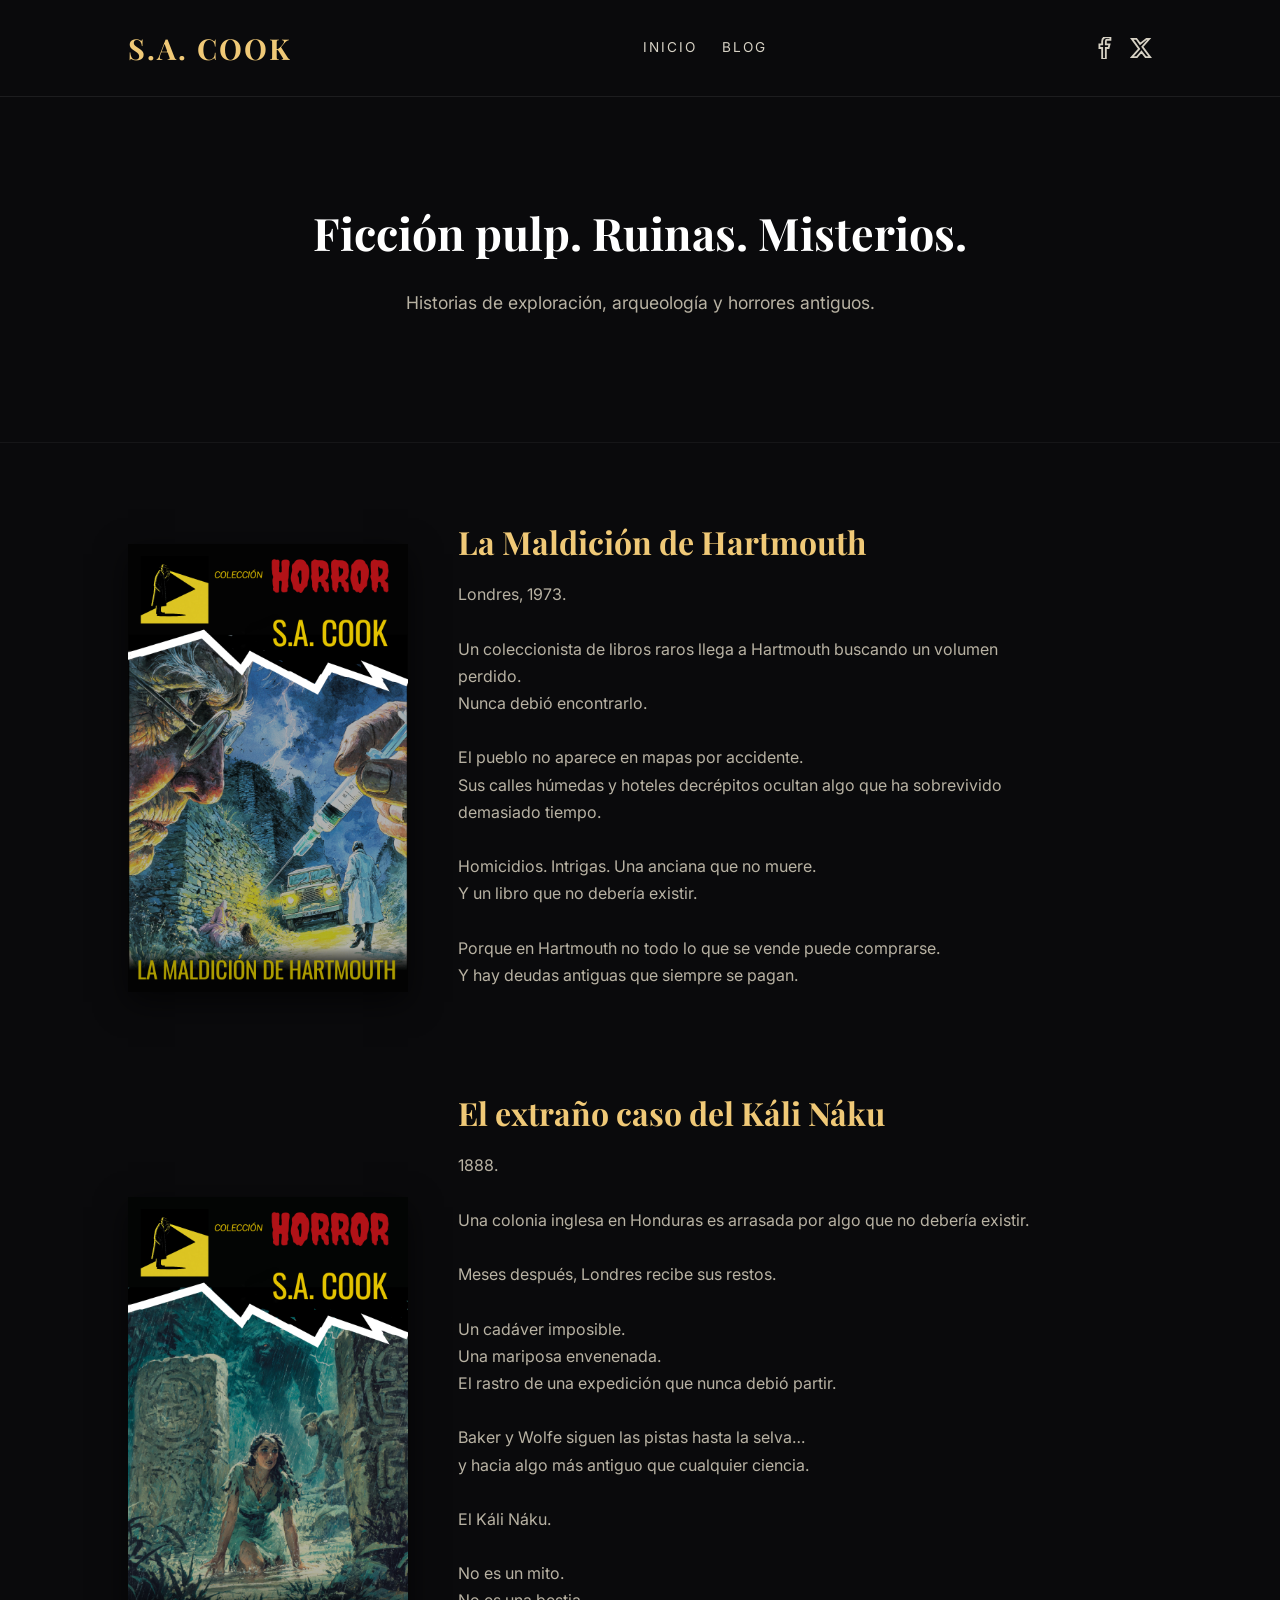
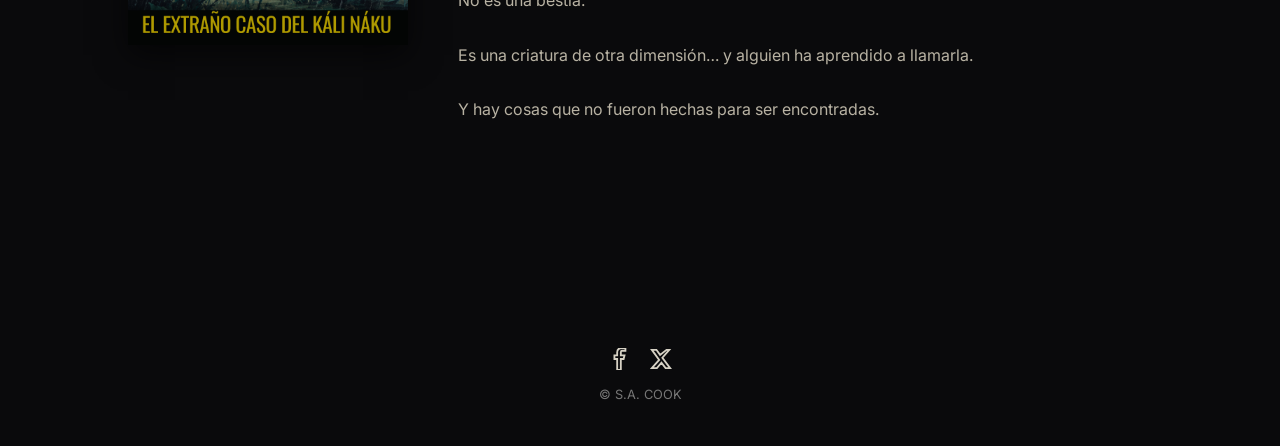
==== commit 2bf952bf: "actualizacion segundo boton paypal kali naku" ====
--- a/index.html
+++ b/index.html
@@ -79,39 +79,46 @@
   </div>
 </div>
 
-  <div class="book">
-    <img src="assets/images/kali-naku.jpg">
+<div class="book">
+  <img src="assets/images/kali-naku.jpg">
 
-    <div class="book-info">
-      <h2>El extraño caso del Káli Náku</h2>
+  <div class="book-info">
+    <h2>El extraño caso del Káli Náku</h2>
 
-      <p>
-        1888.<br><br>
+    <p>
+      1888.<br><br>
 
-        Una colonia inglesa en Honduras es arrasada por algo que no debería existir.<br><br>
+      Una colonia inglesa en Honduras es arrasada por algo que no debería existir.<br><br>
 
-        Meses después, Londres recibe sus restos.<br><br>
+      Meses después, Londres recibe sus restos.<br><br>
 
-        Un cadáver imposible.<br>
-        Una mariposa envenenada.<br>
-        El rastro de una expedición que nunca debió partir.<br><br>
+      Un cadáver imposible.<br>
+      Una mariposa envenenada.<br>
+      El rastro de una expedición que nunca debió partir.<br><br>
 
-        Baker y Wolfe siguen las pistas hasta la selva…<br>
-        y hacia algo más antiguo que cualquier ciencia.<br><br>
+      Baker y Wolfe siguen las pistas hasta la selva…<br>
+      y hacia algo más antiguo que cualquier ciencia.<br><br>
 
-        El Káli Náku.<br><br>
+      El Káli Náku.<br><br>
 
-        No es un mito.<br>
-        No es una bestia.<br><br>
+      No es un mito.<br>
+      No es una bestia.<br><br>
 
-        Es una criatura de otra dimensión… y alguien ha aprendido a llamarla.<br><br>
+      Es una criatura de otra dimensión… y alguien ha aprendido a llamarla.<br><br>
 
-        Y hay cosas que no fueron hechas para ser encontradas.
-      </p>
+      Y hay cosas que no fueron hechas para ser encontradas.
+    </p>
 
-      <a href="#" class="btn">Comprar $0.99</a>
-    </div>
+    <!-- BOTÓN PAYPAL -->
+    <div id="paypal-container-SY7CEHB2H36TW"></div>
+    <script>
+      paypal.HostedButtons({
+        hostedButtonId: "SY7CEHB2H36TW"
+      }).render("#paypal-container-SY7CEHB2H36TW");
+    </script>
+
   </div>
+</div>
 
 </section>
 
